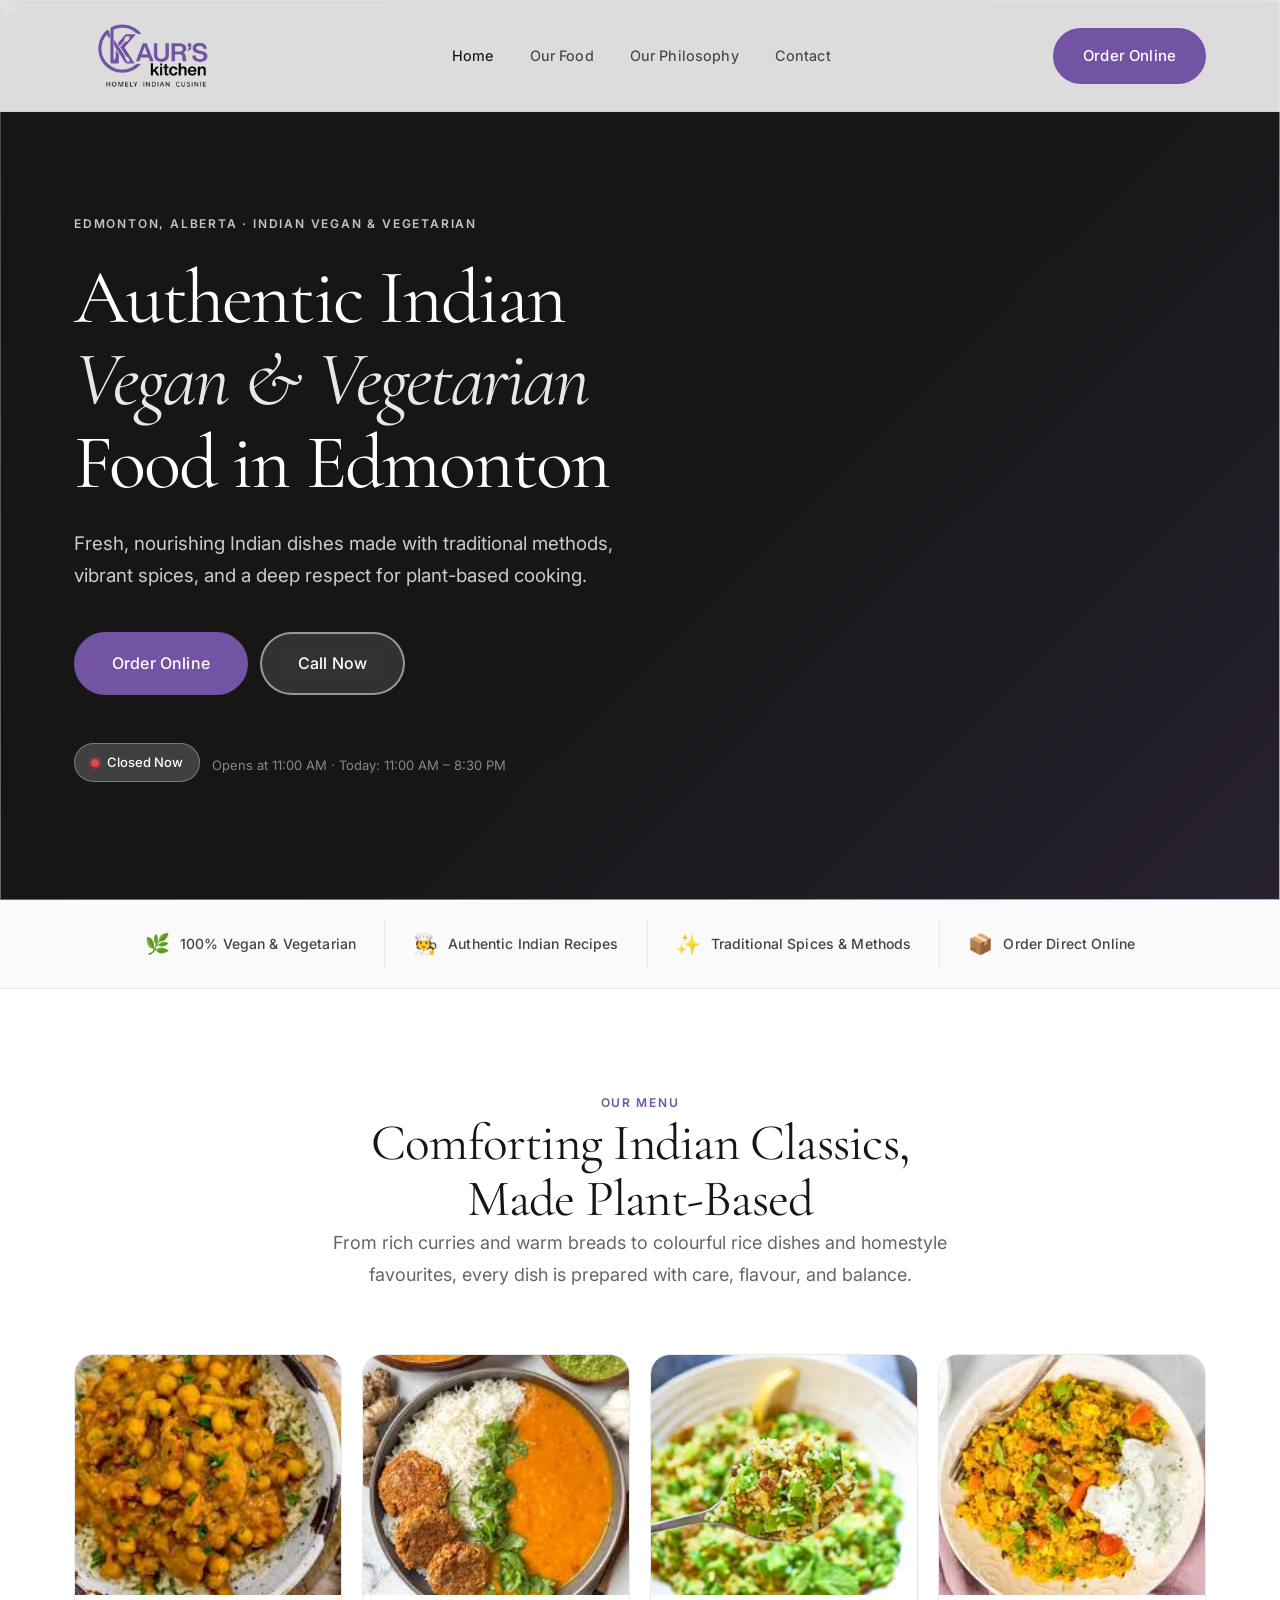
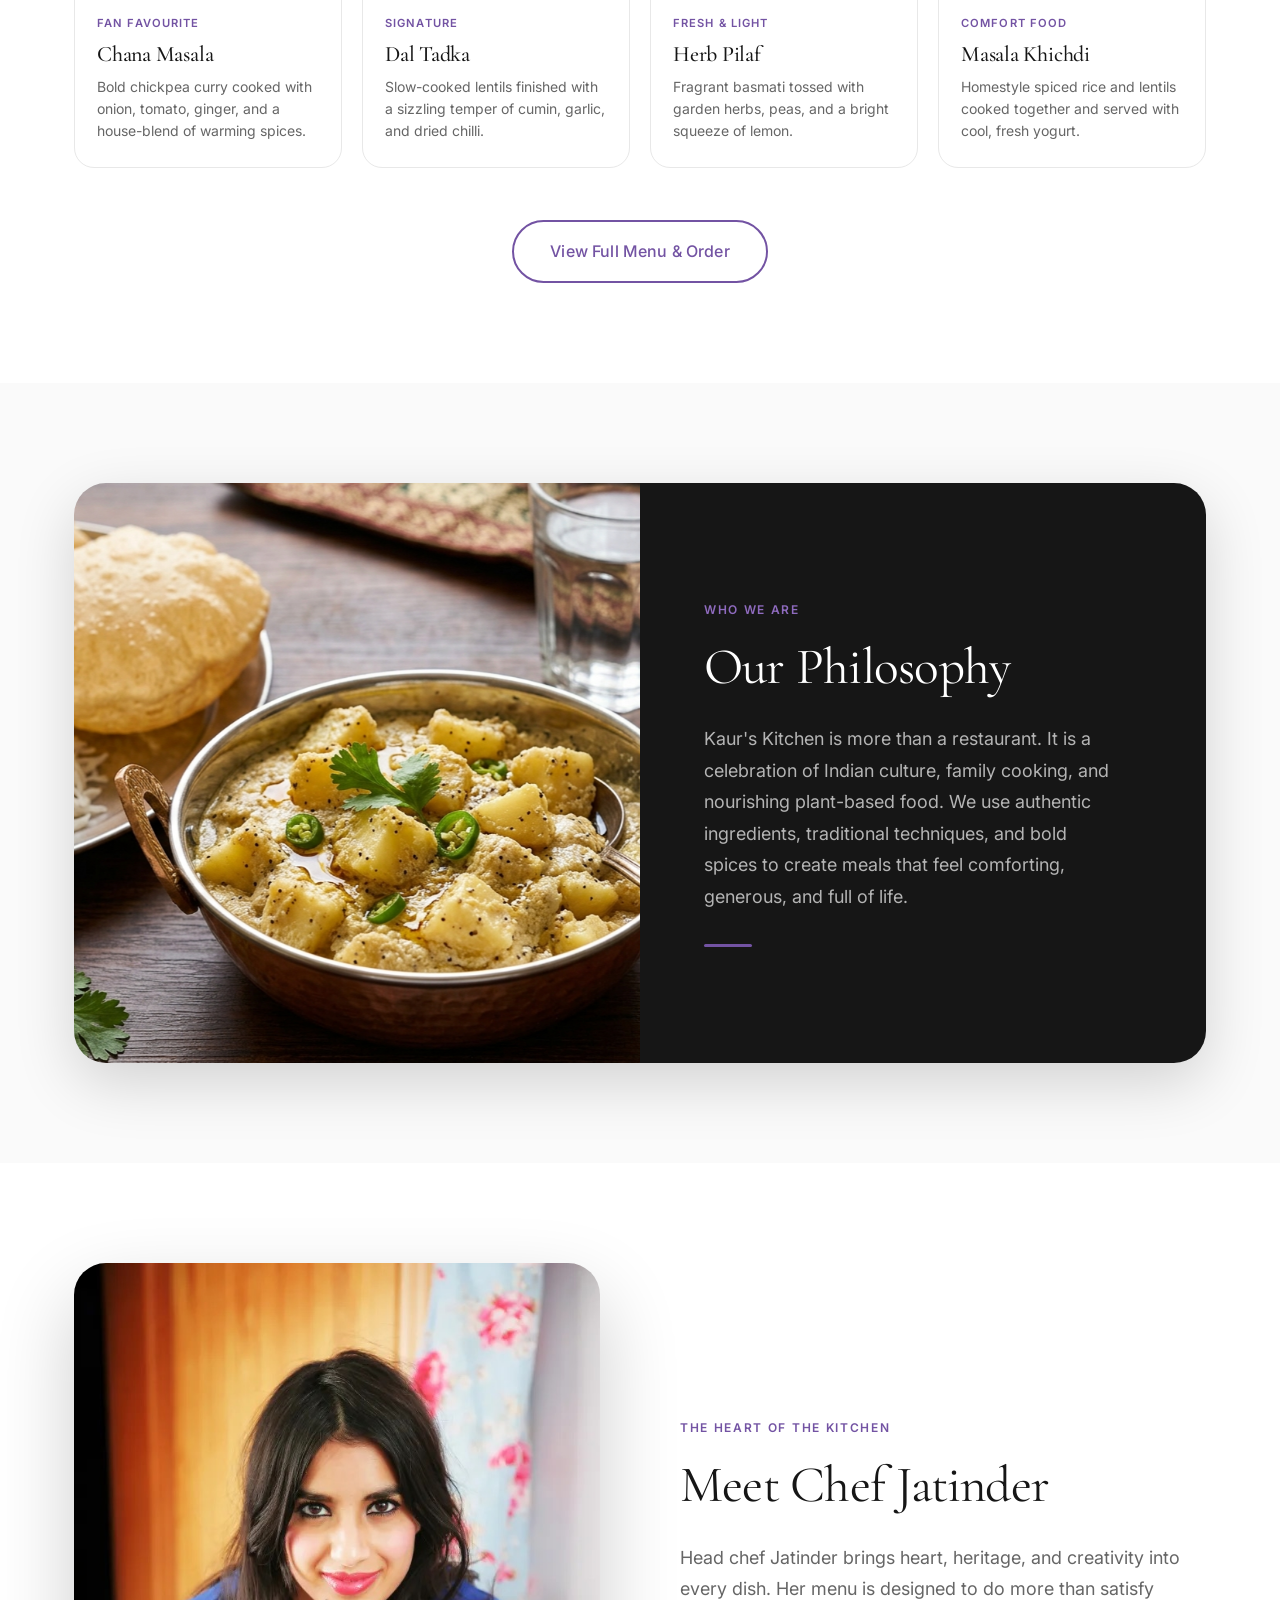
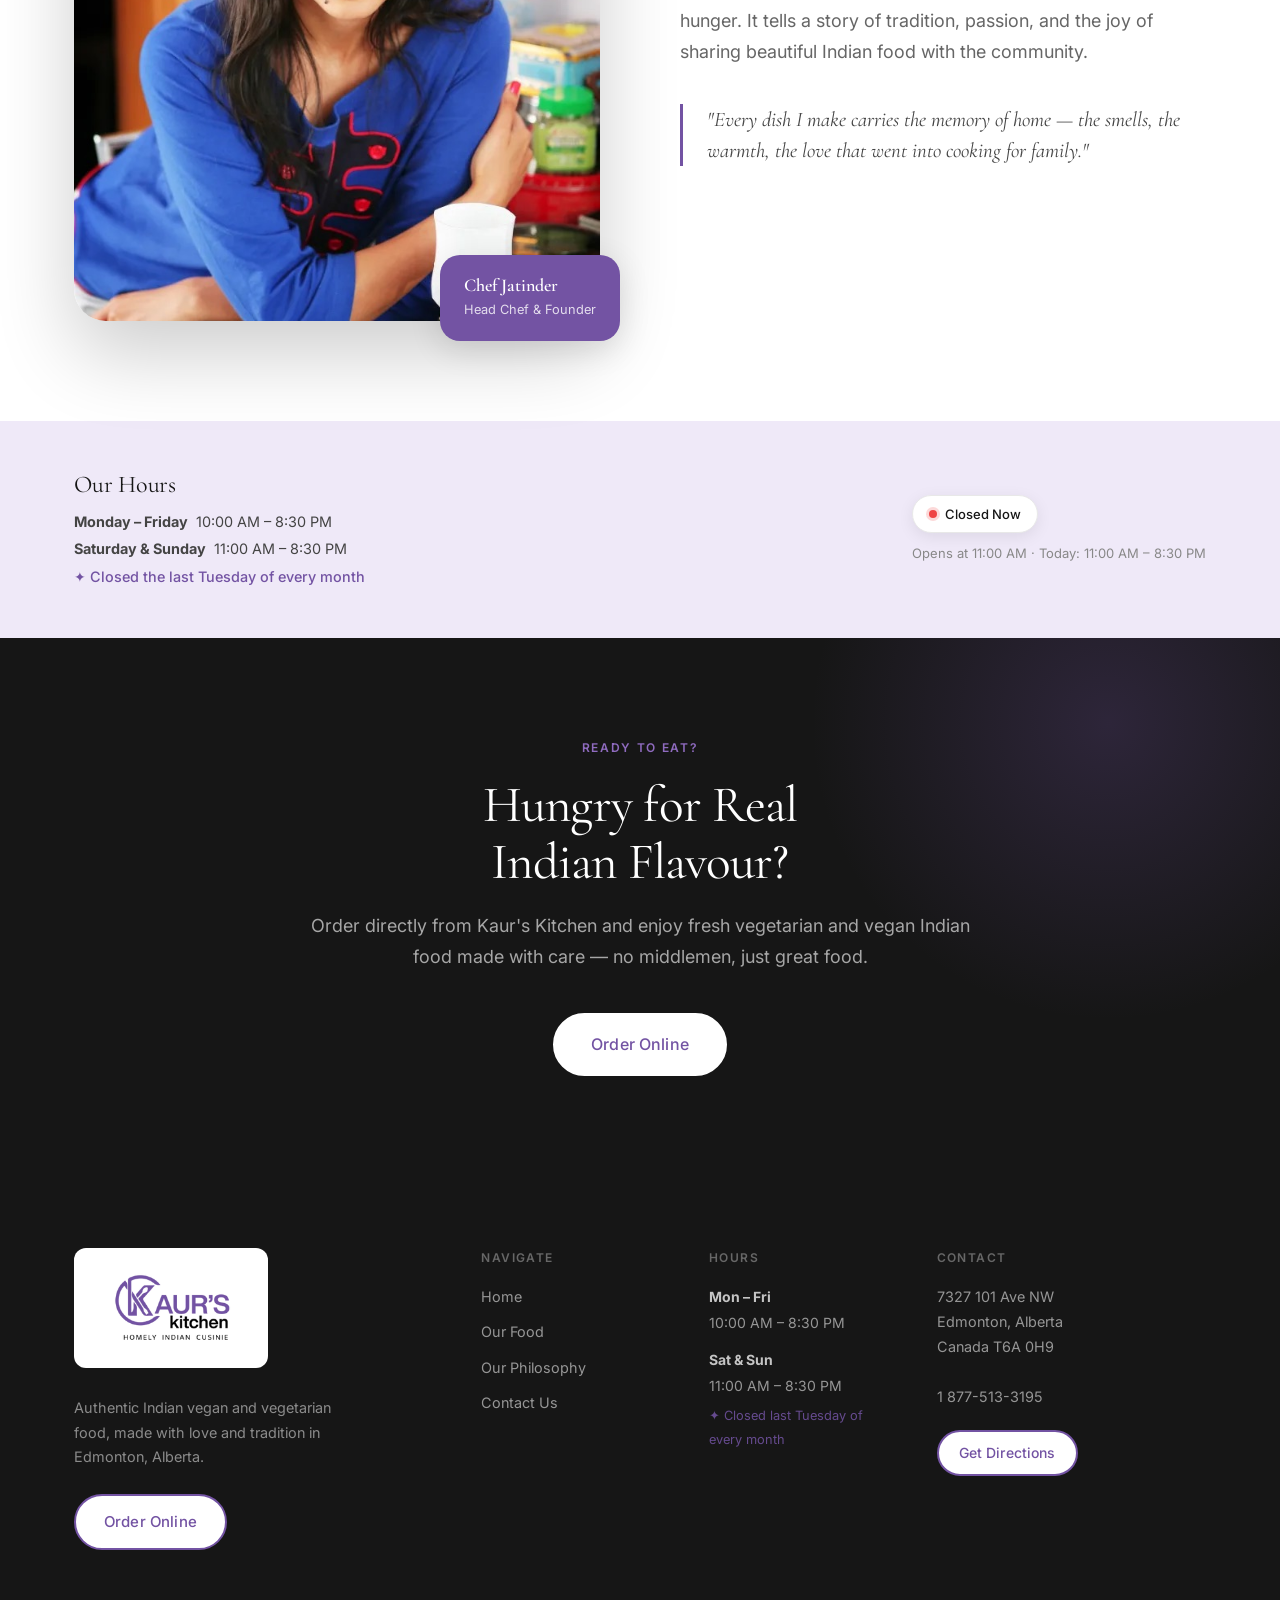
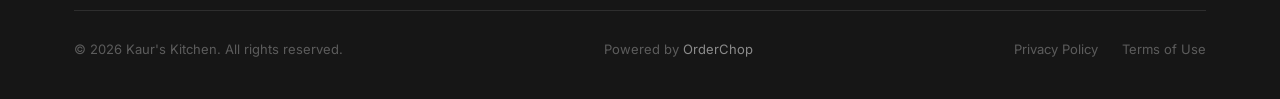
==== index.html @ 526e94b9 "Add files via upload" ====
<!DOCTYPE html>
<html lang="en">
<head>
  <meta charset="UTF-8" />
  <meta name="viewport" content="width=device-width, initial-scale=1.0" />
  <meta name="description" content="Kaur's Kitchen — Authentic Indian vegan and vegetarian food in Edmonton, Alberta. Fresh, nourishing plant-based dishes made with traditional methods and bold spices." />
  <meta name="theme-color" content="#7353A3" />

  <!-- Open Graph -->
  <meta property="og:type"        content="website" />
  <meta property="og:title"       content="Kaur's Kitchen — Indian Vegan & Vegetarian, Edmonton" />
  <meta property="og:description" content="Fresh, nourishing Indian dishes made with traditional methods, vibrant spices, and a deep respect for plant-based cooking." />
  <meta property="og:image"       content="images/og-image.jpg" />

  <title>Kaur's Kitchen — Indian Vegan &amp; Vegetarian Food, Edmonton</title>

  <link rel="stylesheet" href="style.css" />

  <!-- Preconnect for fonts -->
  <link rel="preconnect" href="https://fonts.googleapis.com" />
  <link rel="preconnect" href="https://fonts.gstatic.com" crossorigin />
</head>
<body>

  <!-- =============================================
       NAVIGATION
       ============================================= -->
  <header>
    <nav class="nav" role="navigation" aria-label="Main navigation">
      <div class="nav__inner">

        <!-- Logo -->
        <a href="index.html" class="nav__logo" aria-label="Kaur's Kitchen home">
          <img src="images/Kaurs Kitchen Logo.webp" alt="Kaur's Kitchen" class="nav__logo-img" />
        </a>

        <!-- Desktop links -->
        <ul class="nav__links" role="list">
          <li><a href="index.html"      class="nav__link" aria-current="page">Home</a></li>
          <li><a href="#our-food"       class="nav__link">Our Food</a></li>
          <li><a href="#our-philosophy" class="nav__link">Our Philosophy</a></li>
          <li><a href="contact.html"    class="nav__link">Contact</a></li>
        </ul>

        <!-- Desktop CTA -->
        <div class="nav__cta">
          <a href="https://app.orderchop.com/69f3a3f9e282db136ff66564/store"
             class="btn btn--primary"
             target="_blank"
             rel="noopener noreferrer"
             aria-label="Order online from Kaur's Kitchen">
            Order Online
          </a>
        </div>

        <!-- Mobile hamburger -->
        <button class="nav__hamburger"
                aria-label="Open navigation menu"
                aria-expanded="false"
                aria-controls="mobile-menu">
          <span></span>
          <span></span>
          <span></span>
        </button>

      </div>
    </nav>

    <!-- Mobile menu -->
    <div class="nav__mobile-menu" id="mobile-menu" role="dialog" aria-label="Mobile navigation">
      <a href="index.html"      class="nav__mobile-link">Home</a>
      <a href="#our-food"       class="nav__mobile-link">Our Food</a>
      <a href="#our-philosophy" class="nav__mobile-link">Our Philosophy</a>
      <a href="contact.html"    class="nav__mobile-link">Contact</a>
      <a href="https://app.orderchop.com/69f3a3f9e282db136ff66564/store"
         class="btn btn--primary btn--lg nav__mobile-cta"
         target="_blank"
         rel="noopener noreferrer">
        Order Online
      </a>
    </div>
  </header>

  <main>

    <!-- =============================================
         HERO
         ============================================= -->
    <section class="hero" aria-labelledby="hero-heading">

      <!-- Background image -->
      <!-- REPLACE: swap this src with your best hero food photo -->
      <div class="hero__bg" aria-hidden="true">
        <img src="https://images.unsplash.com/photo-1585937421612-70a008356fbe?auto=format&fit=crop&w=1920&q=85"
             alt="" />
      </div>
      <div class="hero__overlay" aria-hidden="true"></div>

      <div class="hero__content">
        <div class="hero__inner">

          <span class="hero__eyebrow">Edmonton, Alberta · Indian Vegan &amp; Vegetarian</span>

          <h1 class="hero__title" id="hero-heading">
            Authentic Indian<br>
            <em>Vegan &amp; Vegetarian</em><br>
            Food in Edmonton
          </h1>

          <p class="hero__subtitle">
            Fresh, nourishing Indian dishes made with traditional methods,
            vibrant spices, and a deep respect for plant-based cooking.
          </p>

          <div class="hero__actions">
            <a href="https://app.orderchop.com/69f3a3f9e282db136ff66564/store"
               class="btn btn--primary btn--lg"
               target="_blank"
               rel="noopener noreferrer">
              Order Online
            </a>
            <a href="tel:18775133195"
               class="btn btn--ghost-white btn--lg">
              Call Now
            </a>
          </div>

          <!-- Dynamic status badge -->
          <div class="hero__status">
            <div class="status-badge status-badge--light" data-status-badge aria-live="polite">
              <span class="status-dot" data-status-dot aria-hidden="true"></span>
              <span data-status-label>Checking hours…</span>
            </div>
            <span class="status-hours" data-status-detail aria-live="polite"></span>
          </div>

        </div>
      </div>
    </section>

    <!-- =============================================
         TRUST BAR
         ============================================= -->
    <section class="trust-bar" aria-label="Restaurant highlights">
      <div class="trust-bar__inner">
        <div class="trust-item">
          <span class="trust-item__icon" aria-hidden="true">🌿</span>
          <span class="trust-item__text">100% Vegan &amp; Vegetarian</span>
        </div>
        <div class="trust-item">
          <span class="trust-item__icon" aria-hidden="true">🧑‍🍳</span>
          <span class="trust-item__text">Authentic Indian Recipes</span>
        </div>
        <div class="trust-item">
          <span class="trust-item__icon" aria-hidden="true">✨</span>
          <span class="trust-item__text">Traditional Spices &amp; Methods</span>
        </div>
        <div class="trust-item">
          <span class="trust-item__icon" aria-hidden="true">📦</span>
          <span class="trust-item__text">Order Direct Online</span>
        </div>
      </div>
    </section>

    <!-- =============================================
         FEATURED DISHES
         ============================================= -->
    <section class="section dishes" id="our-food" aria-labelledby="dishes-heading">
      <div class="container">

        <header class="section-header--center fade-up">
          <span class="eyebrow">Our Menu</span>
          <h2 class="headline" id="dishes-heading">
            Comforting Indian Classics,<br>Made Plant-Based
          </h2>
          <p class="body-lg">
            From rich curries and warm breads to colourful rice dishes and
            homestyle favourites, every dish is prepared with care, flavour, and balance.
          </p>
        </header>

        <div class="dishes__grid">

          <!-- Card 1 — Chana Masala -->
          <article class="dish-card fade-up fade-up-delay-1">
            <div class="dish-card__image">
              <img src="images/1.jpg"
                   alt="Chana Masala — golden chickpea curry served over basmati rice in a ceramic bowl" />
            </div>
            <div class="dish-card__body">
              <p class="dish-card__tag">Fan Favourite</p>
              <h3 class="dish-card__name">Chana Masala</h3>
              <p class="dish-card__desc">Bold chickpea curry cooked with onion, tomato, ginger, and a house-blend of warming spices.</p>
            </div>
          </article>

          <!-- Card 2 — Dal Tadka -->
          <article class="dish-card fade-up fade-up-delay-2">
            <div class="dish-card__image">
              <img src="images/2.jpg"
                   alt="Dal Tadka — creamy spiced lentils served alongside fluffy rice and fresh green chutney" />
            </div>
            <div class="dish-card__body">
              <p class="dish-card__tag">Signature</p>
              <h3 class="dish-card__name">Dal Tadka</h3>
              <p class="dish-card__desc">Slow-cooked lentils finished with a sizzling temper of cumin, garlic, and dried chilli.</p>
            </div>
          </article>

          <!-- Card 3 — Herb Pilaf -->
          <article class="dish-card fade-up fade-up-delay-3">
            <div class="dish-card__image">
              <img src="images/3.jpg"
                   alt="Herb Pilaf — vibrant green herb and grain dish with fresh peas and a wedge of lemon" />
            </div>
            <div class="dish-card__body">
              <p class="dish-card__tag">Fresh &amp; Light</p>
              <h3 class="dish-card__name">Herb Pilaf</h3>
              <p class="dish-card__desc">Fragrant basmati tossed with garden herbs, peas, and a bright squeeze of lemon.</p>
            </div>
          </article>

          <!-- Card 4 — Masala Khichdi -->
          <article class="dish-card fade-up fade-up-delay-4">
            <div class="dish-card__image">
              <img src="images/6.jpg"
                   alt="Masala Khichdi — comforting spiced rice and vegetable dish topped with cooling yogurt" />
            </div>
            <div class="dish-card__body">
              <p class="dish-card__tag">Comfort Food</p>
              <h3 class="dish-card__name">Masala Khichdi</h3>
              <p class="dish-card__desc">Homestyle spiced rice and lentils cooked together and served with cool, fresh yogurt.</p>
            </div>
          </article>

        </div>

        <div style="text-align:center; margin-top:52px;">
          <a href="https://app.orderchop.com/69f3a3f9e282db136ff66564/store"
             class="btn btn--secondary btn--lg fade-up"
             target="_blank"
             rel="noopener noreferrer">
            View Full Menu &amp; Order
          </a>
        </div>

      </div>
    </section>

    <!-- =============================================
         PHILOSOPHY
         ============================================= -->
    <section class="section philosophy" id="our-philosophy" aria-labelledby="philosophy-heading">
      <div class="container">
        <div class="philosophy__inner fade-up">

          <div class="philosophy__image">
            <img src="images/philosophy.png"
                 alt="A rich yellow vegetable curry in a dark bowl — vibrant, warming, and full of life" />
          </div>

          <div class="philosophy__content">
            <span class="eyebrow">Who We Are</span>
            <h2 class="headline" id="philosophy-heading">Our Philosophy</h2>
            <p class="body-lg">
              Kaur's Kitchen is more than a restaurant. It is a celebration
              of Indian culture, family cooking, and nourishing plant-based food.
              We use authentic ingredients, traditional techniques, and bold spices
              to create meals that feel comforting, generous, and full of life.
            </p>
            <span class="philosophy__accent" aria-hidden="true"></span>
          </div>

        </div>
      </div>
    </section>

    <!-- =============================================
         CHEF SECTION
         ============================================= -->
    <section class="section chef" id="chef" aria-labelledby="chef-heading">
      <div class="container">
        <div class="chef__inner">

          <!-- Image side -->
          <div class="chef__image-wrap fade-up">
            <div class="chef__image">
              <img src="images/chef-jatinder.jpeg"
                   alt="Chef Jatinder, head chef and founder of Kaur's Kitchen, smiling in her kitchen" />
            </div>
            <div class="chef__badge" aria-hidden="true">
              <p class="chef__badge-title">Chef Jatinder</p>
              <p class="chef__badge-sub">Head Chef &amp; Founder</p>
            </div>
          </div>

          <!-- Content side -->
          <div class="chef__content fade-up fade-up-delay-2">
            <span class="eyebrow">The Heart of the Kitchen</span>
            <h2 class="headline" id="chef-heading">Meet Chef Jatinder</h2>
            <p class="body-lg">
              Head chef Jatinder brings heart, heritage, and creativity into every
              dish. Her menu is designed to do more than satisfy hunger. It tells a
              story of tradition, passion, and the joy of sharing beautiful Indian
              food with the community.
            </p>
            <blockquote class="chef__quote">
              <p>"Every dish I make carries the memory of home — the smells, the warmth, the love that went into cooking for family."</p>
            </blockquote>
          </div>

        </div>
      </div>
    </section>

    <!-- =============================================
         HOURS BAR
         ============================================= -->
    <section class="hours-bar section--sm" aria-label="Restaurant hours">
      <div class="container">
        <div class="hours-bar__inner">

          <div class="hours-bar__left">
            <p class="subheadline">Our Hours</p>
            <div class="hours-bar__table" aria-label="Opening hours">
              <p><strong>Monday – Friday</strong> &nbsp;10:00 AM – 8:30 PM</p>
              <p><strong>Saturday &amp; Sunday</strong> &nbsp;11:00 AM – 8:30 PM</p>
              <p class="closed-note">✦ Closed the last Tuesday of every month</p>
            </div>
          </div>

          <div class="hours-bar__status">
            <div class="status-badge status-badge--card" data-status-badge aria-live="polite">
              <span class="status-dot" data-status-dot aria-hidden="true"></span>
              <span data-status-label>Checking…</span>
            </div>
            <p class="status-hours" data-status-detail style="margin-top:10px;"></p>
          </div>

        </div>
      </div>
    </section>

    <!-- =============================================
         ORDER CTA
         ============================================= -->
    <section class="section order-cta" aria-labelledby="order-heading">
      <div class="order-cta__bg-accent" aria-hidden="true"></div>
      <div class="container">
        <div class="order-cta__content fade-up">
          <span class="order-cta__eyebrow">Ready to Eat?</span>
          <h2 class="headline" id="order-heading">
            Hungry for Real<br>Indian Flavour?
          </h2>
          <p class="body-lg">
            Order directly from Kaur's Kitchen and enjoy fresh vegetarian
            and vegan Indian food made with care — no middlemen, just great food.
          </p>
          <a href="https://app.orderchop.com/69f3a3f9e282db136ff66564/store"
             class="btn btn--white btn--lg"
             target="_blank"
             rel="noopener noreferrer">
            Order Online
          </a>
        </div>
      </div>
    </section>

  </main>

  <!-- =============================================
       FOOTER
       ============================================= -->
  <footer class="footer" role="contentinfo">
    <div class="container">
      <div class="footer__grid">

        <!-- Brand -->
        <div class="footer__brand">
          <div class="footer__logo-wrap">
            <a href="index.html" aria-label="Kaur's Kitchen home">
              <img src="images/Kaurs Kitchen Logo.webp" alt="Kaur's Kitchen" class="footer__logo-img" />
            </a>
          </div>
          <p class="footer__tagline">
            Authentic Indian vegan and vegetarian food, made with love and
            tradition in Edmonton, Alberta.
          </p>
          <a href="https://app.orderchop.com/69f3a3f9e282db136ff66564/store"
             class="btn btn--secondary"
             target="_blank"
             rel="noopener noreferrer">
            Order Online
          </a>
        </div>

        <!-- Links -->
        <div>
          <p class="footer__col-title">Navigate</p>
          <ul class="footer__links" role="list">
            <li><a href="index.html"      class="footer__link">Home</a></li>
            <li><a href="#our-food"       class="footer__link">Our Food</a></li>
            <li><a href="#our-philosophy" class="footer__link">Our Philosophy</a></li>
            <li><a href="contact.html"    class="footer__link">Contact Us</a></li>
          </ul>
        </div>

        <!-- Hours -->
        <div>
          <p class="footer__col-title">Hours</p>
          <div class="footer__hours-list" aria-label="Opening hours">
            <p><strong style="color:rgba(255,255,255,0.75)">Mon – Fri</strong></p>
            <p>10:00 AM – 8:30 PM</p>
            <p style="margin-top:10px;"><strong style="color:rgba(255,255,255,0.75)">Sat &amp; Sun</strong></p>
            <p>11:00 AM – 8:30 PM</p>
            <p class="footer__hours-closed">✦ Closed last Tuesday of every month</p>
          </div>
        </div>

        <!-- Contact -->
        <div>
          <p class="footer__col-title">Contact</p>
          <address class="footer__address" style="font-style:normal;">
            <p>7327 101 Ave NW</p>
            <p>Edmonton, Alberta</p>
            <p>Canada T6A 0H9</p>
            <br>
            <p>
              <a href="tel:18775133195">1 877-513-3195</a>
            </p>
          </address>
          <a href="contact.html" class="btn btn--secondary" style="font-size:0.875rem; padding:10px 20px;">
            Get Directions
          </a>
        </div>

      </div>

      <div class="footer__bottom">
        <p class="footer__copy">
          &copy; <span id="footer-year"></span> Kaur's Kitchen. All rights reserved.
        </p>
        <p class="footer__powered">
          Powered by <a href="https://orderchop.com/index.html" target="_blank" rel="noopener noreferrer">OrderChop</a>
        </p>
        <nav class="footer__legal" aria-label="Legal links">
          <a href="#">Privacy Policy</a>
          <a href="#">Terms of Use</a>
        </nav>
      </div>
    </div>
  </footer>

  <script src="script.js"></script>
  <script>
    // Set current year in footer
    document.getElementById('footer-year').textContent = new Date().getFullYear();
  </script>

</body>
</html>
---- style.css ----
/* =============================================
   Kaur's Kitchen — Shared Stylesheet
   ============================================= */

/* --- Google Fonts --- */
@import url('https://fonts.googleapis.com/css2?family=Cormorant+Garamond:ital,wght@0,300;0,400;0,500;0,600;0,700;1,400;1,600&family=Inter:wght@300;400;500;600&display=swap');

/* --- CSS Variables --- */
:root {
  --purple:        #7353A3;
  --purple-dark:   #5C4285;
  --purple-light:  #EFE9F8;
  --purple-mid:    #8F6BBF;
  --white:         #FFFFFF;
  --black:         #161616;
  --gray-50:       #FAFAFA;
  --gray-100:      #F4F4F4;
  --gray-200:      #E8E8E8;
  --gray-400:      #A0A0A0;
  --gray-500:      #888888;
  --gray-600:      #666666;
  --gray-700:      #444444;

  --font-heading:  'Cormorant Garamond', Georgia, serif;
  --font-body:     'Inter', -apple-system, BlinkMacSystemFont, 'Segoe UI', sans-serif;

  --radius-xs:  6px;
  --radius-sm:  12px;
  --radius-md:  20px;
  --radius-lg:  32px;
  --radius-xl:  48px;

  --shadow-xs:  0 1px 4px rgba(0,0,0,0.06);
  --shadow-sm:  0 4px 16px rgba(0,0,0,0.08);
  --shadow-md:  0 8px 32px rgba(0,0,0,0.12);
  --shadow-lg:  0 20px 60px rgba(0,0,0,0.16);
  --shadow-xl:  0 32px 80px rgba(0,0,0,0.20);

  --nav-height: 112px;
  --max-width:  1180px;

  --ease:       cubic-bezier(0.4, 0, 0.2, 1);
  --transition: 0.35s cubic-bezier(0.4, 0, 0.2, 1);
}

/* --- Reset --- */
*, *::before, *::after {
  box-sizing: border-box;
  margin: 0;
  padding: 0;
}

html {
  scroll-behavior: smooth;
  -webkit-text-size-adjust: 100%;
}

body {
  font-family: var(--font-body);
  font-size: 16px;
  line-height: 1.6;
  color: var(--black);
  background: var(--white);
  -webkit-font-smoothing: antialiased;
  -moz-osx-font-smoothing: grayscale;
  overflow-x: hidden;
}

img {
  display: block;
  max-width: 100%;
  height: auto;
}

a {
  text-decoration: none;
  color: inherit;
}

ul { list-style: none; }

/* --- Accessibility --- */
.visually-hidden {
  position: absolute;
  width: 1px;
  height: 1px;
  padding: 0;
  margin: -1px;
  overflow: hidden;
  clip: rect(0,0,0,0);
  white-space: nowrap;
  border: 0;
}

/* --- Container --- */
.container {
  max-width: var(--max-width);
  margin: 0 auto;
  padding: 0 24px;
}

/* --- Section Spacing --- */
.section {
  padding: 100px 0;
}

.section--sm {
  padding: 64px 0;
}

/* =============================================
   TYPOGRAPHY
   ============================================= */

.display {
  font-family: var(--font-heading);
  font-size: clamp(3rem, 6vw, 5.5rem);
  font-weight: 400;
  line-height: 1.08;
  letter-spacing: -0.02em;
  color: var(--black);
}

.headline {
  font-family: var(--font-heading);
  font-size: clamp(2.2rem, 4vw, 3.8rem);
  font-weight: 400;
  line-height: 1.1;
  letter-spacing: -0.015em;
  color: var(--black);
}

.headline--lg {
  font-size: clamp(2.6rem, 5vw, 4.8rem);
}

.subheadline {
  font-family: var(--font-heading);
  font-size: clamp(1.4rem, 2.5vw, 2rem);
  font-weight: 400;
  line-height: 1.3;
  letter-spacing: -0.01em;
}

.eyebrow {
  font-family: var(--font-body);
  font-size: 0.75rem;
  font-weight: 600;
  letter-spacing: 0.14em;
  text-transform: uppercase;
  color: var(--purple);
}

.body-lg {
  font-size: 1.125rem;
  line-height: 1.75;
  color: var(--gray-600);
}

.body-md {
  font-size: 1rem;
  line-height: 1.7;
  color: var(--gray-600);
}

/* =============================================
   BUTTONS
   ============================================= */

.btn {
  display: inline-flex;
  align-items: center;
  justify-content: center;
  gap: 8px;
  font-family: var(--font-body);
  font-size: 0.9375rem;
  font-weight: 500;
  letter-spacing: 0.01em;
  padding: 14px 28px;
  border-radius: 100px;
  border: 2px solid transparent;
  cursor: pointer;
  transition: var(--transition);
  white-space: nowrap;
  text-decoration: none;
  -webkit-tap-highlight-color: transparent;
}

.btn--primary {
  background: var(--purple);
  color: var(--white);
  border-color: var(--purple);
}

.btn--primary:hover {
  background: var(--purple-dark);
  border-color: var(--purple-dark);
  transform: translateY(-1px);
  box-shadow: 0 8px 24px rgba(115, 83, 163, 0.35);
}

.btn--secondary {
  background: var(--white);
  color: var(--purple);
  border-color: var(--purple);
}

.btn--secondary:hover {
  background: var(--purple-light);
  transform: translateY(-1px);
}

.btn--ghost-white {
  background: rgba(255,255,255,0.12);
  color: var(--white);
  border-color: rgba(255,255,255,0.5);
  backdrop-filter: blur(8px);
}

.btn--ghost-white:hover {
  background: rgba(255,255,255,0.22);
  border-color: rgba(255,255,255,0.8);
  transform: translateY(-1px);
}

.btn--white {
  background: var(--white);
  color: var(--purple);
  border-color: var(--white);
}

.btn--white:hover {
  background: var(--purple-light);
  transform: translateY(-1px);
}

.btn--lg {
  font-size: 1rem;
  padding: 17px 36px;
}

/* =============================================
   STATUS BADGE
   ============================================= */

.status-badge {
  display: inline-flex;
  align-items: center;
  gap: 8px;
  font-family: var(--font-body);
  font-size: 0.8125rem;
  font-weight: 500;
  padding: 8px 16px;
  border-radius: 100px;
  backdrop-filter: blur(12px);
  -webkit-backdrop-filter: blur(12px);
}

.status-badge--light {
  background: rgba(255,255,255,0.18);
  color: var(--white);
  border: 1px solid rgba(255,255,255,0.3);
}

.status-badge--card {
  background: var(--white);
  color: var(--black);
  border: 1px solid var(--gray-200);
  box-shadow: var(--shadow-sm);
}

.status-dot {
  width: 8px;
  height: 8px;
  border-radius: 50%;
  flex-shrink: 0;
}

.status-badge.is-open .status-dot {
  background: #22C55E;
  box-shadow: 0 0 0 3px rgba(34, 197, 94, 0.2);
  animation: pulse-green 2s ease-in-out infinite;
}

.status-badge.is-closed .status-dot,
.status-badge.is-closed-today .status-dot {
  background: #EF4444;
  box-shadow: 0 0 0 3px rgba(239, 68, 68, 0.2);
}

@keyframes pulse-green {
  0%, 100% { box-shadow: 0 0 0 3px rgba(34, 197, 94, 0.2); }
  50%       { box-shadow: 0 0 0 5px rgba(34, 197, 94, 0.1); }
}

.status-hours {
  font-size: 0.8125rem;
  color: var(--gray-500);
  margin-top: 6px;
}

/* =============================================
   NAVIGATION
   ============================================= */

.nav {
  position: fixed;
  top: 0;
  left: 0;
  right: 0;
  z-index: 1000;
  height: var(--nav-height);
  background: rgba(255,255,255,0.85);
  backdrop-filter: blur(24px) saturate(180%);
  -webkit-backdrop-filter: blur(24px) saturate(180%);
  border-bottom: 1px solid rgba(0,0,0,0.06);
  transition: box-shadow var(--transition);
}

.nav.is-scrolled {
  box-shadow: 0 2px 20px rgba(0,0,0,0.08);
}

.nav__inner {
  display: flex;
  align-items: center;
  justify-content: space-between;
  height: 100%;
  max-width: var(--max-width);
  margin: 0 auto;
  padding: 0 24px;
}

.nav__logo {
  display: inline-flex;
  align-items: center;
  text-decoration: none;
  flex-shrink: 0;
}

.nav__logo-img {
  height: 96px;
  width: auto;
  display: block;
}

/* Footer logo — sits on a white pill so the white-background image
   reads cleanly against the dark footer */
.footer__logo-wrap {
  display: inline-block;
  background: var(--white);
  border-radius: var(--radius-sm);
  padding: 10px 16px;
  margin-bottom: 20px;
}

.footer__logo-img {
  height: 100px;
  width: auto;
  display: block;
}

.nav__links {
  display: flex;
  align-items: center;
  gap: 36px;
}

.nav__link {
  font-size: 0.9rem;
  font-weight: 450;
  color: var(--gray-700);
  text-decoration: none;
  transition: color var(--transition);
  letter-spacing: 0.01em;
}

.nav__link:hover,
.nav__link.is-active {
  color: var(--black);
}

.nav__cta {
  display: flex;
  align-items: center;
  gap: 16px;
  flex-shrink: 0;
}

/* Mobile hamburger */
.nav__hamburger {
  display: none;
  flex-direction: column;
  gap: 5px;
  background: none;
  border: none;
  cursor: pointer;
  padding: 8px;
  -webkit-tap-highlight-color: transparent;
}

.nav__hamburger span {
  display: block;
  width: 24px;
  height: 2px;
  background: var(--black);
  border-radius: 2px;
  transition: var(--transition);
  transform-origin: center;
}

.nav__hamburger.is-open span:nth-child(1) {
  transform: translateY(7px) rotate(45deg);
}
.nav__hamburger.is-open span:nth-child(2) {
  opacity: 0;
  transform: scaleX(0);
}
.nav__hamburger.is-open span:nth-child(3) {
  transform: translateY(-7px) rotate(-45deg);
}

/* Mobile menu */
.nav__mobile-menu {
  display: none;
  position: fixed;
  top: var(--nav-height);
  left: 0;
  right: 0;
  background: rgba(255,255,255,0.97);
  backdrop-filter: blur(24px);
  -webkit-backdrop-filter: blur(24px);
  border-bottom: 1px solid var(--gray-200);
  padding: 24px;
  flex-direction: column;
  gap: 8px;
  z-index: 999;
  transform: translateY(-8px);
  opacity: 0;
  pointer-events: none;
  transition: opacity 0.25s var(--ease), transform 0.25s var(--ease);
}

.nav__mobile-menu.is-open {
  display: flex;
  opacity: 1;
  transform: translateY(0);
  pointer-events: all;
}

.nav__mobile-link {
  font-size: 1.1rem;
  font-weight: 450;
  color: var(--black);
  padding: 14px 0;
  border-bottom: 1px solid var(--gray-100);
  text-decoration: none;
  transition: color var(--transition);
}

.nav__mobile-link:hover {
  color: var(--purple);
}

.nav__mobile-cta {
  margin-top: 16px;
}

/* =============================================
   HERO SECTION
   ============================================= */

.hero {
  position: relative;
  min-height: 100vh;
  display: flex;
  align-items: center;
  overflow: hidden;
  background: var(--black);
}

.hero__bg {
  position: absolute;
  inset: 0;
  z-index: 0;
}

.hero__bg img {
  width: 100%;
  height: 100%;
  object-fit: cover;
  object-position: center;
  transform: scale(1.04);
  transition: transform 8s var(--ease);
}

.hero.is-loaded .hero__bg img {
  transform: scale(1);
}

.hero__overlay {
  position: absolute;
  inset: 0;
  background: linear-gradient(
    135deg,
    rgba(22, 22, 22, 0.72) 0%,
    rgba(22, 22, 22, 0.45) 55%,
    rgba(115, 83, 163, 0.18) 100%
  );
  z-index: 1;
}

.hero__content {
  position: relative;
  z-index: 2;
  width: 100%;
  max-width: var(--max-width);
  margin: 0 auto;
  padding: calc(var(--nav-height) + 60px) 24px 80px;
}

.hero__inner {
  max-width: 680px;
}

.hero__eyebrow {
  display: inline-block;
  color: rgba(255,255,255,0.75);
  letter-spacing: 0.15em;
  font-size: 0.75rem;
  font-weight: 600;
  text-transform: uppercase;
  margin-bottom: 24px;
}

.hero__title {
  font-family: var(--font-heading);
  font-size: clamp(2.8rem, 6vw, 5rem);
  font-weight: 400;
  line-height: 1.07;
  letter-spacing: -0.025em;
  color: var(--white);
  margin-bottom: 24px;
}

.hero__title em {
  font-style: italic;
  color: rgba(255,255,255,0.9);
}

.hero__subtitle {
  font-size: clamp(1rem, 1.8vw, 1.175rem);
  line-height: 1.7;
  color: rgba(255,255,255,0.78);
  margin-bottom: 40px;
  max-width: 540px;
}

.hero__actions {
  display: flex;
  flex-wrap: wrap;
  gap: 12px;
  margin-bottom: 48px;
}

.hero__status {
  display: flex;
  align-items: center;
  gap: 12px;
  flex-wrap: wrap;
}

/* =============================================
   TRUST BAR / FEATURES STRIP
   ============================================= */

.trust-bar {
  padding: 0;
  background: var(--gray-50);
  border-bottom: 1px solid var(--gray-200);
}

.trust-bar__inner {
  display: flex;
  align-items: center;
  justify-content: center;
  gap: 0;
  padding: 20px 24px;
  max-width: var(--max-width);
  margin: 0 auto;
  flex-wrap: wrap;
}

.trust-item {
  display: flex;
  align-items: center;
  gap: 10px;
  padding: 8px 28px;
  border-right: 1px solid var(--gray-200);
}

.trust-item:last-child {
  border-right: none;
}

.trust-item__icon {
  font-size: 1.25rem;
  flex-shrink: 0;
}

.trust-item__text {
  font-size: 0.875rem;
  font-weight: 500;
  color: var(--gray-700);
  letter-spacing: 0.01em;
}

/* =============================================
   FEATURED DISHES
   ============================================= */

.dishes {
  background: var(--white);
}

.section-header {
  margin-bottom: 64px;
}

.section-header--center {
  text-align: center;
  max-width: 640px;
  margin-left: auto;
  margin-right: auto;
  margin-bottom: 64px;
}

.section-header .eyebrow {
  display: block;
  margin-bottom: 16px;
}

.section-header .headline {
  margin-bottom: 20px;
}

.section-header .body-lg {
  max-width: 540px;
  margin: 0 auto;
}

.dishes__grid {
  display: grid;
  grid-template-columns: repeat(4, 1fr);
  gap: 20px;
}

.dish-card {
  background: var(--white);
  border-radius: var(--radius-md);
  overflow: hidden;
  border: 1px solid var(--gray-200);
  transition: transform var(--transition), box-shadow var(--transition);
  cursor: default;
}

.dish-card:hover {
  transform: translateY(-6px);
  box-shadow: var(--shadow-lg);
}

.dish-card__image {
  width: 100%;
  height: 240px;
  overflow: hidden;
  background: var(--gray-100);
  position: relative;
}

.dish-card__image img {
  width: 100%;
  height: 100%;
  object-fit: cover;
  object-position: center;
  transition: transform 0.6s var(--ease);
}

.dish-card:hover .dish-card__image img {
  transform: scale(1.06);
}

.dish-card__body {
  padding: 20px 22px 24px;
}

.dish-card__tag {
  font-size: 0.7rem;
  font-weight: 600;
  letter-spacing: 0.1em;
  text-transform: uppercase;
  color: var(--purple);
  margin-bottom: 8px;
}

.dish-card__name {
  font-family: var(--font-heading);
  font-size: 1.375rem;
  font-weight: 500;
  color: var(--black);
  line-height: 1.2;
  margin-bottom: 8px;
  letter-spacing: -0.01em;
}

.dish-card__desc {
  font-size: 0.875rem;
  color: var(--gray-600);
  line-height: 1.6;
}

/* =============================================
   PHILOSOPHY SECTION
   ============================================= */

.philosophy {
  background: var(--gray-50);
  overflow: hidden;
}

.philosophy__inner {
  display: grid;
  grid-template-columns: 1fr 1fr;
  gap: 0;
  align-items: stretch;
  min-height: 580px;
  border-radius: var(--radius-lg);
  overflow: hidden;
  box-shadow: var(--shadow-lg);
}

.philosophy__image {
  position: relative;
  overflow: hidden;
}

.philosophy__image img {
  width: 100%;
  height: 100%;
  object-fit: cover;
  object-position: center;
}

.philosophy__content {
  background: var(--black);
  color: var(--white);
  padding: 72px 64px;
  display: flex;
  flex-direction: column;
  justify-content: center;
}

.philosophy__content .eyebrow {
  color: var(--purple-mid);
  margin-bottom: 20px;
}

.philosophy__content .headline {
  color: var(--white);
  margin-bottom: 28px;
}

.philosophy__content .body-lg {
  color: rgba(255,255,255,0.68);
  margin-bottom: 0;
  max-width: 420px;
}

.philosophy__accent {
  display: block;
  width: 48px;
  height: 3px;
  background: var(--purple);
  border-radius: 2px;
  margin-top: 32px;
}

/* =============================================
   CHEF SECTION
   ============================================= */

.chef {
  background: var(--white);
}

.chef__inner {
  display: grid;
  grid-template-columns: 1fr 1fr;
  gap: 80px;
  align-items: center;
}

.chef__image-wrap {
  position: relative;
}

.chef__image {
  width: 100%;
  aspect-ratio: 4 / 5;
  border-radius: var(--radius-lg);
  overflow: hidden;
  box-shadow: var(--shadow-xl);
}

.chef__image img {
  width: 100%;
  height: 100%;
  object-fit: cover;
  object-position: center top;
}

.chef__badge {
  position: absolute;
  bottom: -20px;
  right: -20px;
  background: var(--purple);
  color: var(--white);
  border-radius: var(--radius-md);
  padding: 20px 24px;
  box-shadow: var(--shadow-md);
  max-width: 200px;
}

.chef__badge-title {
  font-family: var(--font-heading);
  font-size: 1.125rem;
  font-weight: 600;
  line-height: 1.2;
  margin-bottom: 4px;
}

.chef__badge-sub {
  font-size: 0.8rem;
  opacity: 0.8;
}

.chef__content .eyebrow {
  display: block;
  margin-bottom: 20px;
}

.chef__content .headline {
  margin-bottom: 28px;
}

.chef__content .body-lg {
  margin-bottom: 36px;
}

.chef__quote {
  border-left: 3px solid var(--purple);
  padding-left: 24px;
  margin-top: 32px;
}

.chef__quote p {
  font-family: var(--font-heading);
  font-size: 1.3rem;
  font-style: italic;
  line-height: 1.5;
  color: var(--gray-700);
}

/* =============================================
   ORDER CTA SECTION
   ============================================= */

.order-cta {
  background: var(--black);
  position: relative;
  overflow: hidden;
}

.order-cta__bg-accent {
  position: absolute;
  top: -40%;
  right: -10%;
  width: 600px;
  height: 600px;
  background: radial-gradient(circle, rgba(115, 83, 163, 0.25) 0%, transparent 70%);
  pointer-events: none;
}

.order-cta__content {
  position: relative;
  z-index: 1;
  text-align: center;
  max-width: 660px;
  margin: 0 auto;
}

.order-cta__eyebrow {
  display: block;
  color: var(--purple-mid);
  letter-spacing: 0.14em;
  font-size: 0.75rem;
  font-weight: 600;
  text-transform: uppercase;
  margin-bottom: 20px;
}

.order-cta .headline {
  color: var(--white);
  margin-bottom: 20px;
}

.order-cta .body-lg {
  color: rgba(255,255,255,0.62);
  margin-bottom: 40px;
}

/* =============================================
   HOURS SECTION (Homepage)
   ============================================= */

.hours-bar {
  background: var(--purple-light);
  padding: 48px 0;
}

.hours-bar__inner {
  display: flex;
  align-items: center;
  justify-content: space-between;
  gap: 32px;
  flex-wrap: wrap;
}

.hours-bar__left .subheadline {
  color: var(--black);
  font-size: 1.5rem;
  margin-bottom: 8px;
}

.hours-bar__table {
  font-size: 0.9rem;
  color: var(--gray-700);
  line-height: 1.9;
}

.hours-bar__table .closed-note {
  color: var(--purple);
  font-weight: 500;
}

.hours-bar__status {
  flex-shrink: 0;
}

/* =============================================
   FOOTER
   ============================================= */

.footer {
  background: var(--black);
  color: rgba(255,255,255,0.55);
  padding: 72px 0 40px;
}

.footer__grid {
  display: grid;
  grid-template-columns: 2fr 1fr 1fr 1.5fr;
  gap: 48px;
  margin-bottom: 60px;
}

.footer__brand .nav__logo {
  display: inline-block;
  margin-bottom: 16px;
  font-size: 1.5rem;
  color: var(--white);
}

.footer__tagline {
  font-size: 0.9rem;
  line-height: 1.7;
  color: rgba(255,255,255,0.5);
  max-width: 260px;
  margin-bottom: 24px;
}

.footer__col-title {
  font-family: var(--font-body);
  font-size: 0.75rem;
  font-weight: 600;
  letter-spacing: 0.12em;
  text-transform: uppercase;
  color: rgba(255,255,255,0.35);
  margin-bottom: 16px;
}

.footer__links {
  display: flex;
  flex-direction: column;
  gap: 10px;
}

.footer__link {
  font-size: 0.9rem;
  color: rgba(255,255,255,0.55);
  text-decoration: none;
  transition: color var(--transition);
}

.footer__link:hover {
  color: var(--white);
}

.footer__address {
  font-size: 0.9rem;
  line-height: 1.75;
  color: rgba(255,255,255,0.55);
  margin-bottom: 20px;
}

.footer__address a {
  color: rgba(255,255,255,0.55);
  transition: color var(--transition);
}

.footer__address a:hover {
  color: var(--white);
}

.footer__hours-list {
  font-size: 0.875rem;
  line-height: 1.9;
  color: rgba(255,255,255,0.55);
}

.footer__hours-closed {
  color: rgba(115, 83, 163, 0.85);
  font-size: 0.8rem;
  margin-top: 4px;
}

.footer__bottom {
  border-top: 1px solid rgba(255,255,255,0.1);
  padding-top: 28px;
  display: flex;
  align-items: center;
  justify-content: space-between;
  flex-wrap: wrap;
  gap: 12px;
}

.footer__copy {
  font-size: 0.8125rem;
  color: rgba(255,255,255,0.3);
}

.footer__powered {
  font-size: 0.8125rem;
  color: rgba(255,255,255,0.3);
}

.footer__powered a {
  color: rgba(255,255,255,0.5);
  text-decoration: none;
  transition: color var(--transition);
}

.footer__powered a:hover {
  color: var(--white);
}

.footer__legal {
  display: flex;
  gap: 24px;
}

.footer__legal a {
  font-size: 0.8125rem;
  color: rgba(255,255,255,0.3);
  text-decoration: none;
  transition: color var(--transition);
}

.footer__legal a:hover {
  color: rgba(255,255,255,0.6);
}

/* =============================================
   CONTACT PAGE SPECIFIC
   ============================================= */

.contact-hero {
  background: var(--black);
  padding: calc(var(--nav-height) + 80px) 0 80px;
  position: relative;
  overflow: hidden;
}

.contact-hero__bg {
  position: absolute;
  inset: 0;
}

.contact-hero__bg img {
  width: 100%;
  height: 100%;
  object-fit: cover;
  object-position: center;
  opacity: 0.3;
}

.contact-hero__overlay {
  position: absolute;
  inset: 0;
  background: linear-gradient(
    to bottom,
    rgba(22,22,22,0.6) 0%,
    rgba(22,22,22,0.85) 100%
  );
}

.contact-hero__content {
  position: relative;
  z-index: 1;
  text-align: center;
  max-width: 640px;
  margin: 0 auto;
  padding: 0 24px;
}

.contact-hero__content .eyebrow {
  color: var(--purple-mid);
  margin-bottom: 20px;
}

.contact-hero__content .headline {
  color: var(--white);
  margin-bottom: 20px;
}

.contact-hero__content .body-lg {
  color: rgba(255,255,255,0.68);
}

/* Contact cards */
.contact-cards {
  background: var(--gray-50);
  padding: 80px 0;
}

.contact-cards__grid {
  display: grid;
  grid-template-columns: repeat(3, 1fr);
  gap: 24px;
}

.contact-card {
  background: var(--white);
  border-radius: var(--radius-md);
  padding: 36px 32px;
  border: 1px solid var(--gray-200);
  box-shadow: var(--shadow-sm);
  transition: transform var(--transition), box-shadow var(--transition);
}

.contact-card:hover {
  transform: translateY(-4px);
  box-shadow: var(--shadow-md);
}

.contact-card__icon {
  width: 52px;
  height: 52px;
  background: var(--purple-light);
  border-radius: var(--radius-sm);
  display: flex;
  align-items: center;
  justify-content: center;
  font-size: 1.4rem;
  margin-bottom: 20px;
}

.contact-card__title {
  font-family: var(--font-heading);
  font-size: 1.3rem;
  font-weight: 600;
  color: var(--black);
  margin-bottom: 12px;
  letter-spacing: -0.01em;
}

.contact-card__content {
  font-size: 0.9375rem;
  line-height: 1.8;
  color: var(--gray-600);
}

.contact-card__content a {
  color: var(--purple);
  text-decoration: none;
  transition: color var(--transition);
  font-weight: 500;
}

.contact-card__content a:hover {
  color: var(--purple-dark);
  text-decoration: underline;
}

.contact-card__content .closed-note {
  display: block;
  margin-top: 8px;
  font-size: 0.85rem;
  color: var(--purple);
  font-weight: 500;
}

/* Dynamic status on contact page */
.contact-status {
  background: var(--white);
  padding: 72px 0;
  border-bottom: 1px solid var(--gray-200);
}

.contact-status__inner {
  display: flex;
  align-items: center;
  justify-content: space-between;
  gap: 40px;
  background: var(--gray-50);
  border: 1px solid var(--gray-200);
  border-radius: var(--radius-md);
  padding: 40px 48px;
  flex-wrap: wrap;
}

.contact-status__text .eyebrow {
  display: block;
  margin-bottom: 12px;
}

.contact-status__label {
  font-family: var(--font-heading);
  font-size: 2rem;
  font-weight: 400;
  letter-spacing: -0.02em;
  margin-bottom: 6px;
}

.contact-status__label.is-open  { color: #22C55E; }
.contact-status__label.is-closed { color: #EF4444; }
.contact-status__label.is-closed-today { color: #EF4444; }

.contact-status__meta {
  font-size: 0.9rem;
  color: var(--gray-500);
}

.contact-status__badge-wrap {
  flex-shrink: 0;
}

/* Map */
.contact-map {
  padding: 0;
  background: var(--gray-100);
}

.contact-map iframe {
  display: block;
  width: 100%;
  height: 480px;
  border: none;
  filter: grayscale(20%);
}

/* =============================================
   SCROLL ANIMATION
   ============================================= */

.fade-up {
  opacity: 0;
  transform: translateY(32px);
  transition: opacity 0.7s var(--ease), transform 0.7s var(--ease);
}

.fade-up.is-visible {
  opacity: 1;
  transform: translateY(0);
}

.fade-up-delay-1 { transition-delay: 0.1s; }
.fade-up-delay-2 { transition-delay: 0.2s; }
.fade-up-delay-3 { transition-delay: 0.3s; }
.fade-up-delay-4 { transition-delay: 0.4s; }

/* =============================================
   RESPONSIVE — Tablet (≤ 1024px)
   ============================================= */

@media (max-width: 1024px) {
  .dishes__grid {
    grid-template-columns: repeat(2, 1fr);
  }

  .philosophy__content {
    padding: 48px 44px;
  }

  .chef__inner {
    gap: 56px;
  }

  .footer__grid {
    grid-template-columns: 1fr 1fr;
  }
}

/* =============================================
   RESPONSIVE — Mobile (≤ 768px)
   ============================================= */

@media (max-width: 768px) {
  :root {
    --nav-height: 90px;
  }

  .section {
    padding: 72px 0;
  }

  /* Nav */
  .nav__links,
  .nav__cta {
    display: none;
  }

  .nav__hamburger {
    display: flex;
  }

  /* Hero */
  .hero__actions {
    gap: 10px;
  }

  .hero__actions .btn--lg {
    padding: 15px 28px;
    font-size: 0.9375rem;
  }

  /* Trust bar */
  .trust-bar__inner {
    gap: 0;
  }

  .trust-item {
    padding: 10px 16px;
    border-right: none;
    border-bottom: 1px solid var(--gray-200);
    width: 100%;
  }

  .trust-item:last-child {
    border-bottom: none;
  }

  /* Dishes */
  .dishes__grid {
    grid-template-columns: 1fr 1fr;
    gap: 16px;
  }

  .dish-card__image {
    height: 180px;
  }

  /* Philosophy */
  .philosophy__inner {
    grid-template-columns: 1fr;
    border-radius: var(--radius-md);
  }

  .philosophy__image {
    height: 280px;
  }

  .philosophy__content {
    padding: 44px 32px;
  }

  .philosophy__content .body-lg {
    max-width: 100%;
  }

  /* Chef */
  .chef__inner {
    grid-template-columns: 1fr;
    gap: 40px;
  }

  .chef__badge {
    right: 16px;
    bottom: -16px;
  }

  .chef__image {
    aspect-ratio: 4 / 3;
  }

  /* Hours bar */
  .hours-bar__inner {
    flex-direction: column;
    align-items: flex-start;
  }

  /* Footer */
  .footer__grid {
    grid-template-columns: 1fr;
    gap: 36px;
  }

  .footer__bottom {
    flex-direction: column;
    align-items: flex-start;
  }

  /* Contact */
  .contact-cards__grid {
    grid-template-columns: 1fr;
  }

  .contact-status__inner {
    padding: 28px 24px;
    flex-direction: column;
    align-items: flex-start;
  }
}

/* =============================================
   RESPONSIVE — Small Mobile (≤ 480px)
   ============================================= */

@media (max-width: 480px) {
  .dishes__grid {
    grid-template-columns: 1fr;
  }

  .hero__title {
    font-size: 2.6rem;
  }

  .hero__actions {
    flex-direction: column;
    align-items: flex-start;
  }

  .contact-map iframe {
    height: 320px;
  }
}
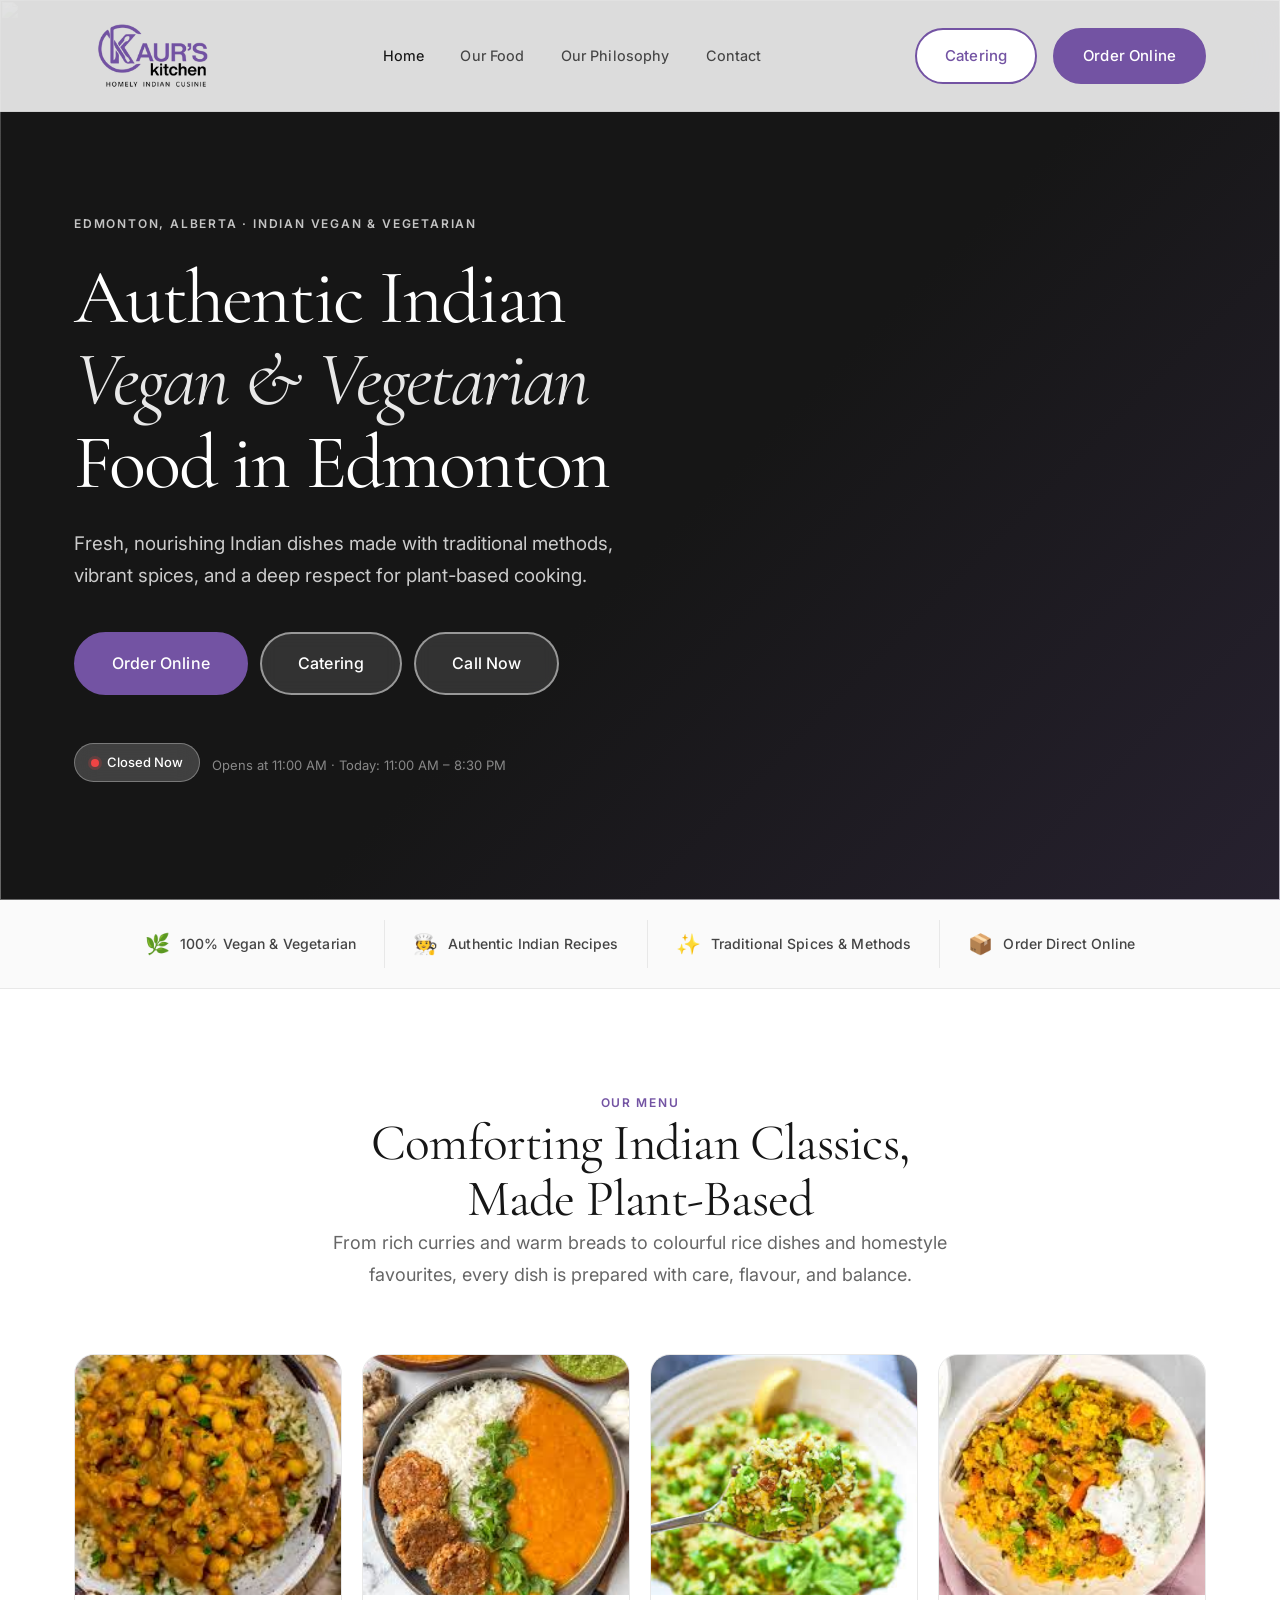
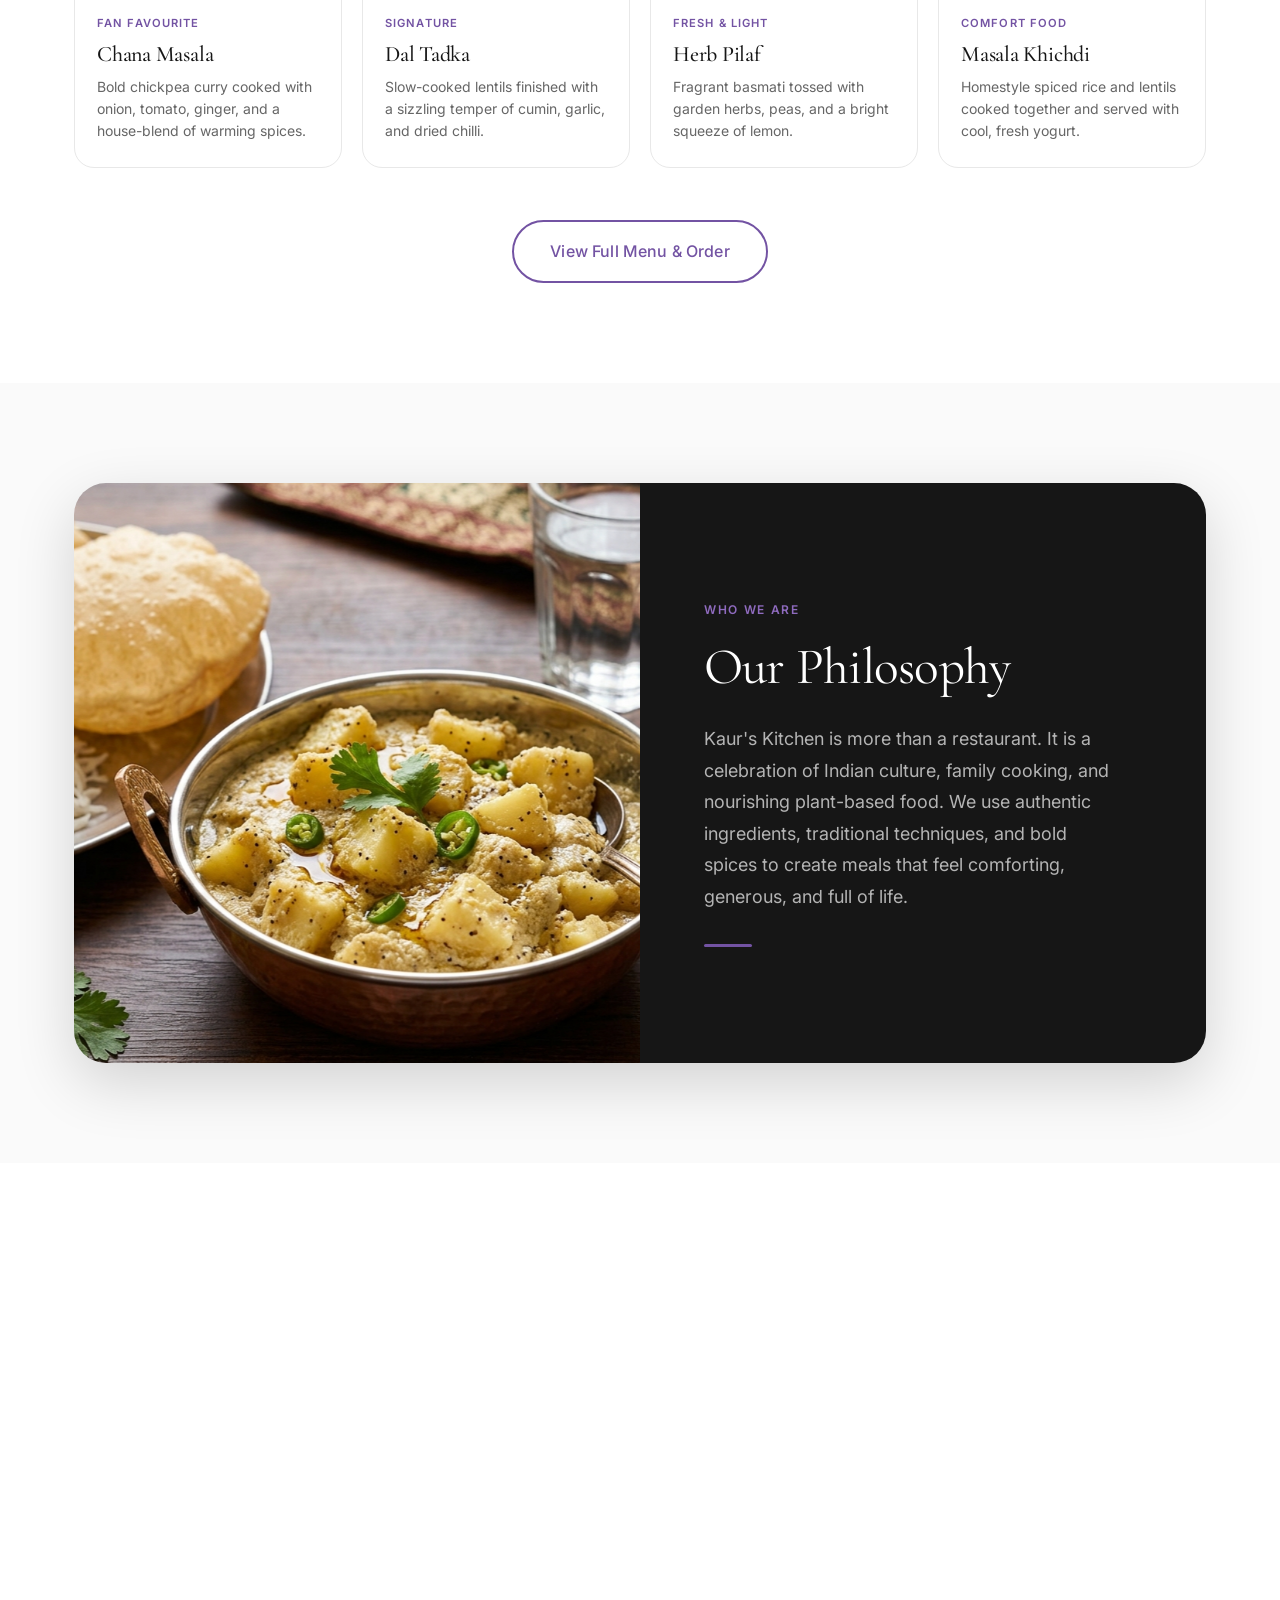
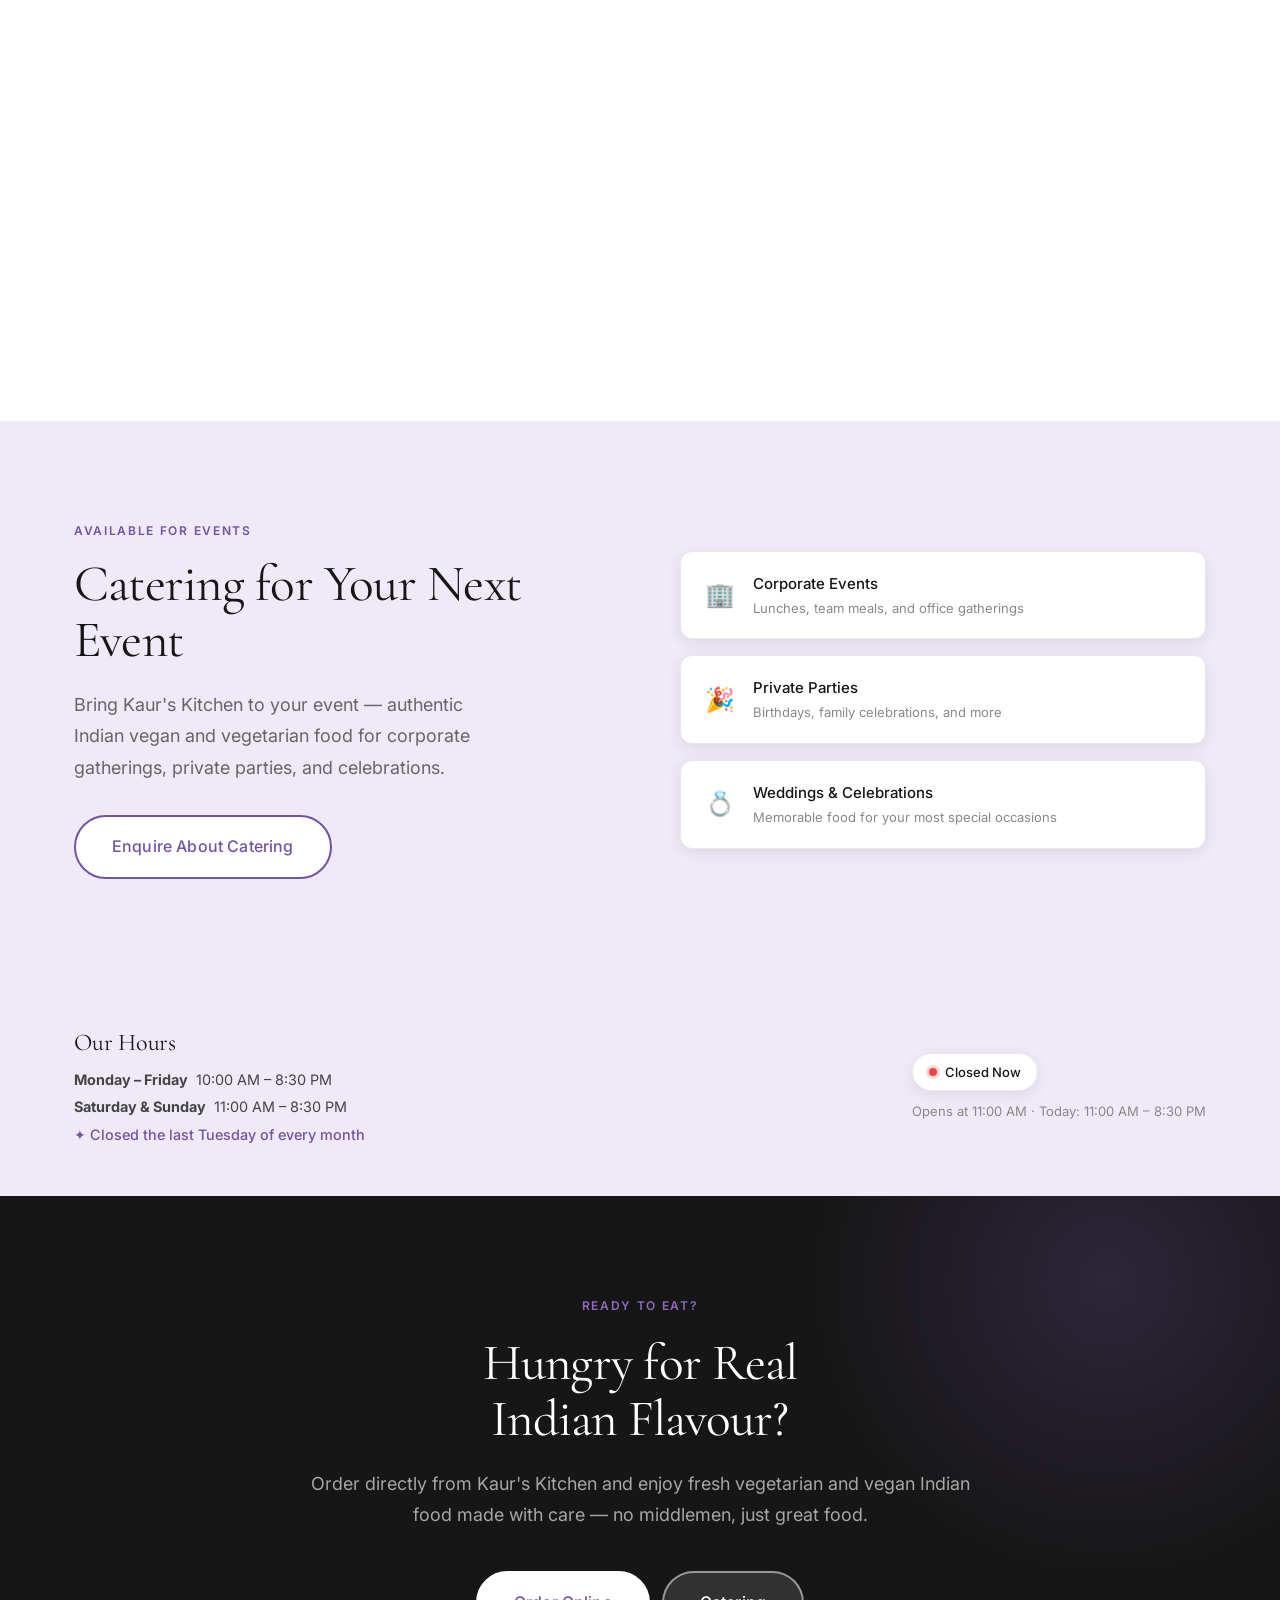
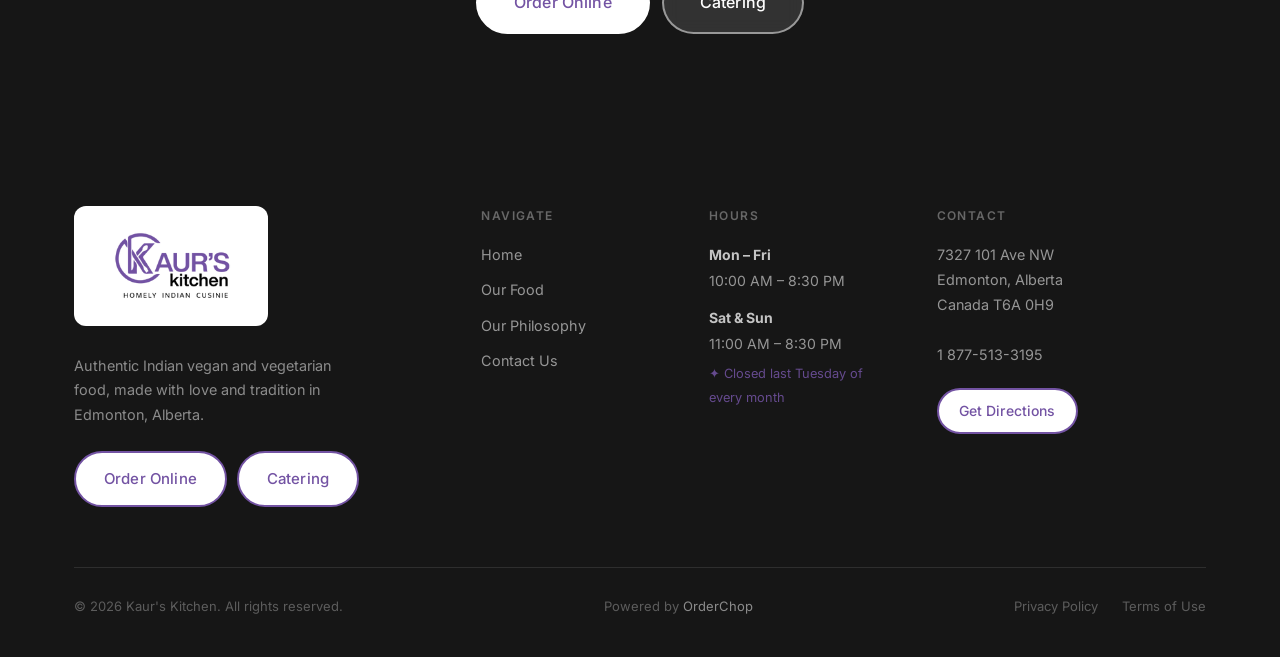
==== commit dd0efc01: "v2" ====
--- a/index.html
+++ b/index.html
@@ -44,6 +44,13 @@
 
         <!-- Desktop CTA -->
         <div class="nav__cta">
+          <a href="https://app.orderchop.com/69f3a3f9e282db136ff66564/catering"
+             class="btn btn--secondary"
+             target="_blank"
+             rel="noopener noreferrer"
+             aria-label="Catering enquiries for Kaur's Kitchen">
+            Catering
+          </a>
           <a href="https://app.orderchop.com/69f3a3f9e282db136ff66564/store"
              class="btn btn--primary"
              target="_blank"
@@ -72,6 +79,12 @@
       <a href="#our-food"       class="nav__mobile-link">Our Food</a>
       <a href="#our-philosophy" class="nav__mobile-link">Our Philosophy</a>
       <a href="contact.html"    class="nav__mobile-link">Contact</a>
+      <a href="https://app.orderchop.com/69f3a3f9e282db136ff66564/catering"
+         class="btn btn--secondary btn--lg nav__mobile-cta"
+         target="_blank"
+         rel="noopener noreferrer">
+        Catering
+      </a>
       <a href="https://app.orderchop.com/69f3a3f9e282db136ff66564/store"
          class="btn btn--primary btn--lg nav__mobile-cta"
          target="_blank"
@@ -118,6 +131,12 @@
                target="_blank"
                rel="noopener noreferrer">
               Order Online
+            </a>
+            <a href="https://app.orderchop.com/69f3a3f9e282db136ff66564/catering"
+               class="btn btn--ghost-white btn--lg"
+               target="_blank"
+               rel="noopener noreferrer">
+              Catering
             </a>
             <a href="tel:18775133195"
                class="btn btn--ghost-white btn--lg">
@@ -314,6 +333,56 @@
     </section>
 
     <!-- =============================================
+         CATERING SECTION
+         ============================================= -->
+    <section class="section catering-section" id="catering" aria-labelledby="catering-heading">
+      <div class="container">
+        <div class="catering-section__inner">
+
+          <div class="catering-section__content fade-up">
+            <span class="eyebrow">Available for Events</span>
+            <h2 class="headline" id="catering-heading">Catering for Your Next Event</h2>
+            <p class="body-lg">
+              Bring Kaur's Kitchen to your event — authentic Indian vegan and
+              vegetarian food for corporate gatherings, private parties, and celebrations.
+            </p>
+            <a href="https://app.orderchop.com/69f3a3f9e282db136ff66564/catering"
+               class="btn btn--secondary btn--lg"
+               target="_blank"
+               rel="noopener noreferrer">
+              Enquire About Catering
+            </a>
+          </div>
+
+          <div class="catering-features fade-up fade-up-delay-2">
+            <div class="catering-feature">
+              <span class="catering-feature__icon" aria-hidden="true">🏢</span>
+              <div>
+                <p class="catering-feature__text">Corporate Events</p>
+                <p class="catering-feature__sub">Lunches, team meals, and office gatherings</p>
+              </div>
+            </div>
+            <div class="catering-feature">
+              <span class="catering-feature__icon" aria-hidden="true">🎉</span>
+              <div>
+                <p class="catering-feature__text">Private Parties</p>
+                <p class="catering-feature__sub">Birthdays, family celebrations, and more</p>
+              </div>
+            </div>
+            <div class="catering-feature">
+              <span class="catering-feature__icon" aria-hidden="true">💍</span>
+              <div>
+                <p class="catering-feature__text">Weddings &amp; Celebrations</p>
+                <p class="catering-feature__sub">Memorable food for your most special occasions</p>
+              </div>
+            </div>
+          </div>
+
+        </div>
+      </div>
+    </section>
+
+    <!-- =============================================
          HOURS BAR
          ============================================= -->
     <section class="hours-bar section--sm" aria-label="Restaurant hours">
@@ -356,12 +425,20 @@
             Order directly from Kaur's Kitchen and enjoy fresh vegetarian
             and vegan Indian food made with care — no middlemen, just great food.
           </p>
-          <a href="https://app.orderchop.com/69f3a3f9e282db136ff66564/store"
-             class="btn btn--white btn--lg"
-             target="_blank"
-             rel="noopener noreferrer">
-            Order Online
-          </a>
+          <div style="display:flex; gap:12px; justify-content:center; flex-wrap:wrap;">
+            <a href="https://app.orderchop.com/69f3a3f9e282db136ff66564/store"
+               class="btn btn--white btn--lg"
+               target="_blank"
+               rel="noopener noreferrer">
+              Order Online
+            </a>
+            <a href="https://app.orderchop.com/69f3a3f9e282db136ff66564/catering"
+               class="btn btn--ghost-white btn--lg"
+               target="_blank"
+               rel="noopener noreferrer">
+              Catering
+            </a>
+          </div>
         </div>
       </div>
     </section>
@@ -386,12 +463,20 @@
             Authentic Indian vegan and vegetarian food, made with love and
             tradition in Edmonton, Alberta.
           </p>
-          <a href="https://app.orderchop.com/69f3a3f9e282db136ff66564/store"
-             class="btn btn--secondary"
-             target="_blank"
-             rel="noopener noreferrer">
-            Order Online
-          </a>
+          <div style="display:flex; gap:10px; flex-wrap:wrap;">
+            <a href="https://app.orderchop.com/69f3a3f9e282db136ff66564/store"
+               class="btn btn--secondary"
+               target="_blank"
+               rel="noopener noreferrer">
+              Order Online
+            </a>
+            <a href="https://app.orderchop.com/69f3a3f9e282db136ff66564/catering"
+               class="btn btn--secondary"
+               target="_blank"
+               rel="noopener noreferrer">
+              Catering
+            </a>
+          </div>
         </div>
 
         <!-- Links -->
--- a/style.css
+++ b/style.css
@@ -1279,6 +1279,82 @@
 }
 
 /* =============================================
+   CATERING SECTION
+   ============================================= */
+
+.catering-section {
+  background: var(--purple-light);
+}
+
+.catering-section__inner {
+  display: grid;
+  grid-template-columns: 1fr 1fr;
+  gap: 80px;
+  align-items: center;
+}
+
+.catering-section__content .eyebrow {
+  display: block;
+  margin-bottom: 16px;
+}
+
+.catering-section__content .headline {
+  margin-bottom: 20px;
+}
+
+.catering-section__content .body-lg {
+  margin-bottom: 32px;
+  max-width: 440px;
+}
+
+.catering-features {
+  display: flex;
+  flex-direction: column;
+  gap: 16px;
+}
+
+.catering-feature {
+  display: flex;
+  align-items: center;
+  gap: 18px;
+  background: var(--white);
+  border-radius: var(--radius-sm);
+  padding: 20px 24px;
+  box-shadow: var(--shadow-sm);
+  border: 1px solid var(--gray-200);
+  transition: transform var(--transition), box-shadow var(--transition);
+}
+
+.catering-feature:hover {
+  transform: translateX(4px);
+  box-shadow: var(--shadow-md);
+}
+
+.catering-feature__icon {
+  font-size: 1.5rem;
+  flex-shrink: 0;
+}
+
+.catering-feature__text {
+  font-weight: 500;
+  color: var(--black);
+  font-size: 0.9375rem;
+}
+
+.catering-feature__sub {
+  font-size: 0.8125rem;
+  color: var(--gray-500);
+  margin-top: 2px;
+}
+
+@media (max-width: 768px) {
+  .catering-section__inner {
+    grid-template-columns: 1fr;
+    gap: 40px;
+  }
+}
+
+/* =============================================
    SCROLL ANIMATION
    ============================================= */
 
